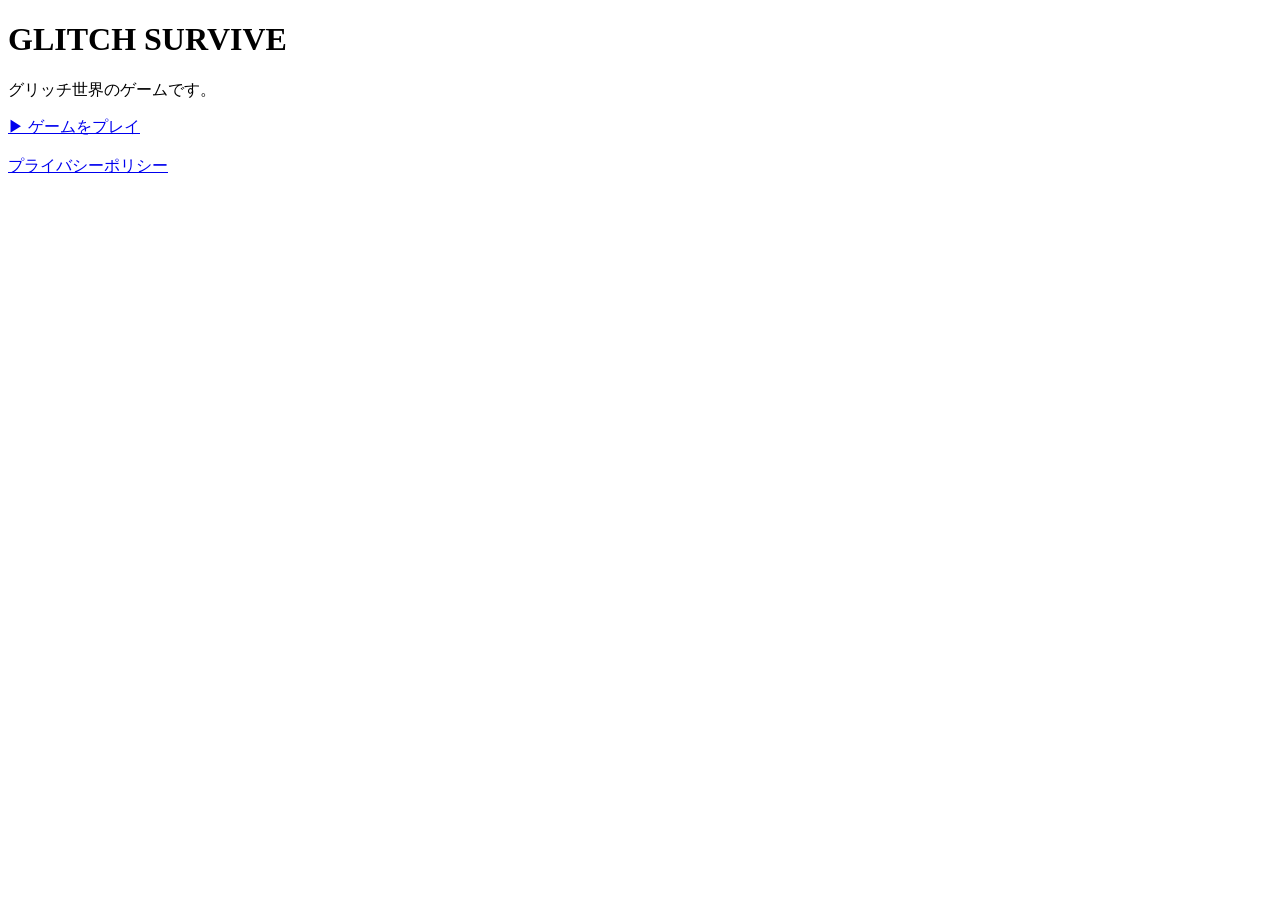
==== index.html @ 7d753445 "Add initial HTML structure for GLITCH SURVIVE" ====
<!DOCTYPE html>
<html lang="ja">
<head>
  <meta charset="UTF-8">
  <title>GLITCH SURVIVE</title>

  <!-- AdSenseコード -->
  <script async src="https://pagead2.googlesyndication.com/pagead/js/adsbygoogle.js?client=ca-pub-2819687847903510"
     crossorigin="anonymous"></script>

</head>
<body>

  <h1>GLITCH SURVIVE</h1>

  <p>グリッチ世界のゲームです。</p>

  <a href="https://taniyan8813-sys.github.io/glitch-game/">
    ▶ ゲームをプレイ
  </a>

  <br><br>

  <a href="https://taniyan8813-sys.github.io/glitch-game/privacy.html">
    プライバシーポリシー
  </a>

</body>
</html>
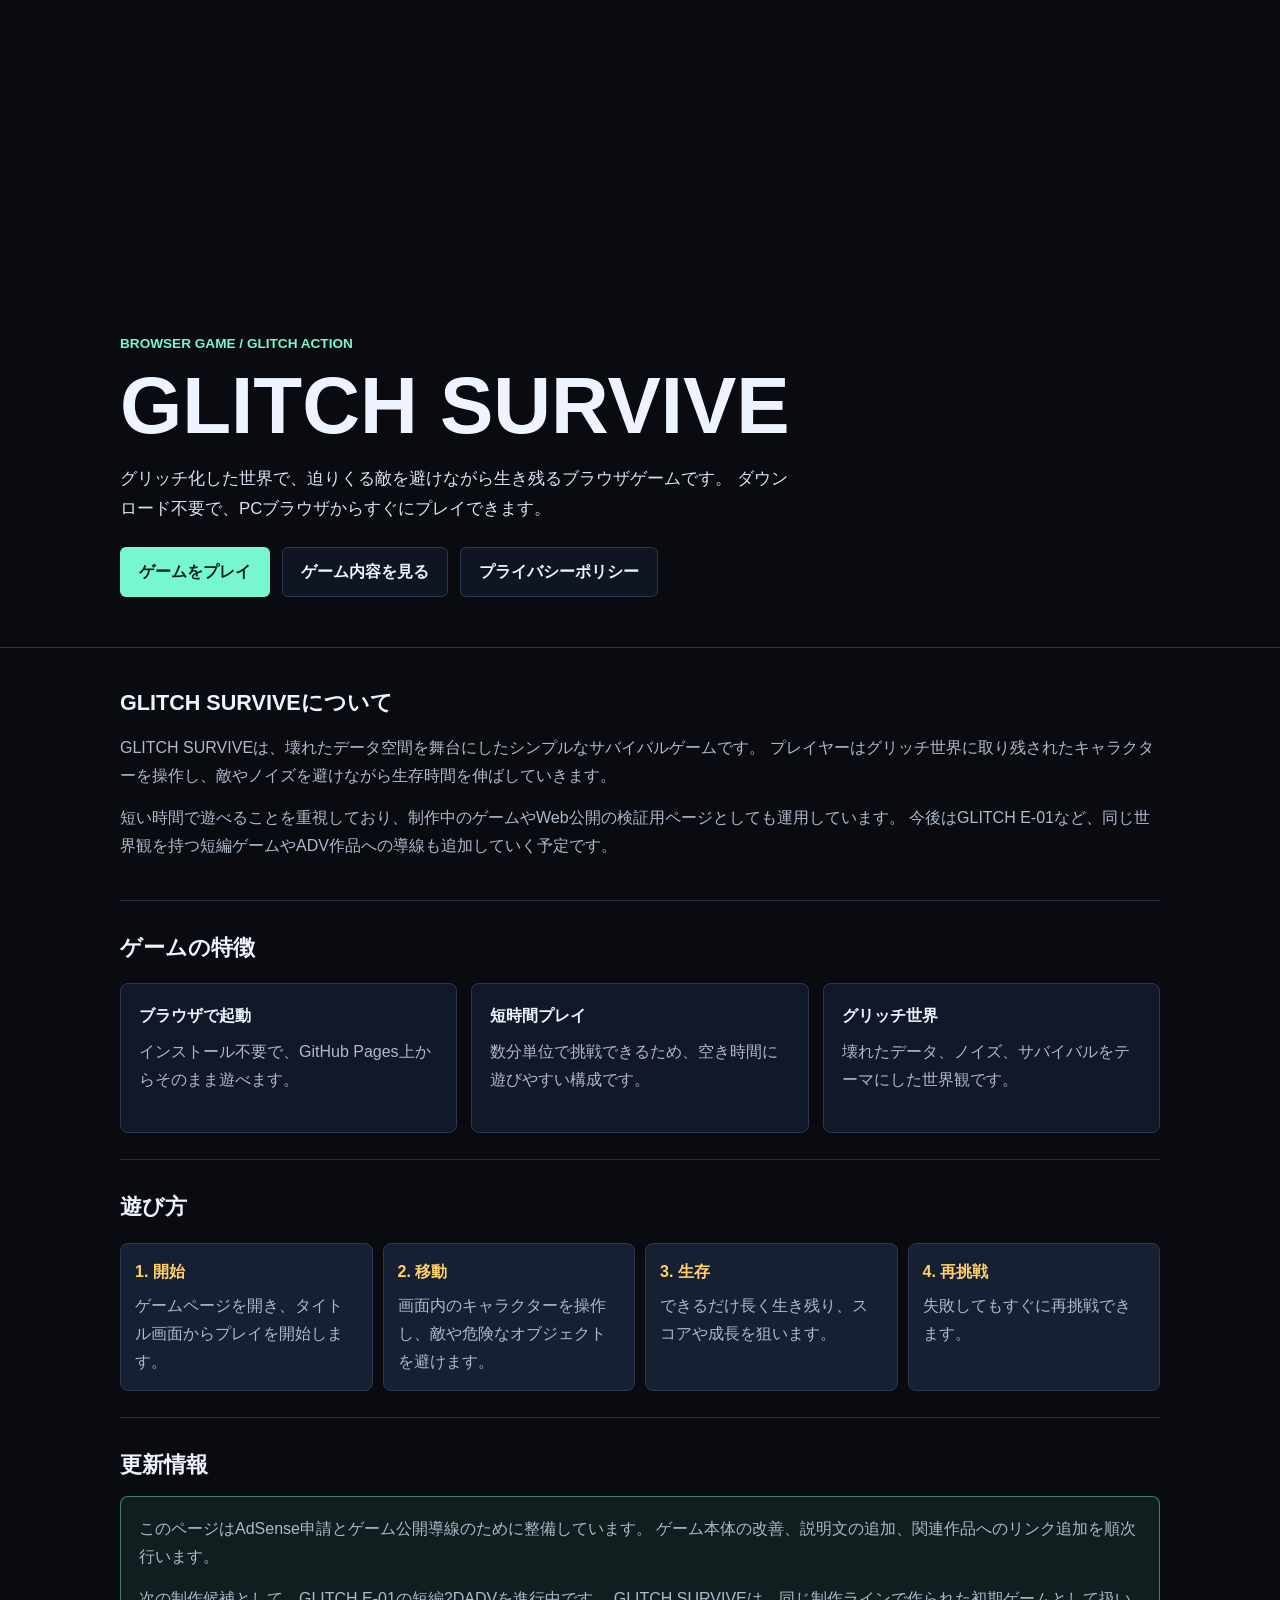
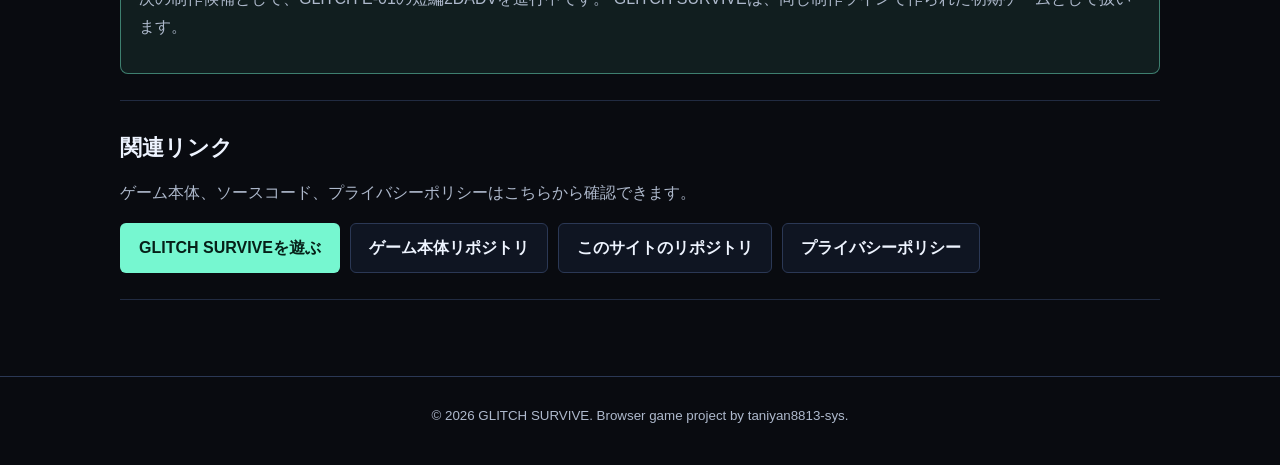
==== commit 2c920b0e: "Improve AdSense landing page content" ====
--- a/index.html
+++ b/index.html
@@ -2,28 +2,303 @@
 <html lang="ja">
 <head>
   <meta charset="UTF-8">
-  <title>GLITCH SURVIVE</title>
+  <meta name="viewport" content="width=device-width, initial-scale=1">
+  <meta name="description" content="GLITCH SURVIVEは、グリッチ化した世界で敵を避けながら生き残るブラウザゲームです。操作方法、ゲーム内容、更新情報をまとめています。">
+  <link rel="canonical" href="https://taniyan8813-sys.github.io/">
+  <title>GLITCH SURVIVE | ブラウザで遊べるグリッチサバイバルゲーム</title>
 
   <!-- AdSenseコード -->
   <script async src="https://pagead2.googlesyndication.com/pagead/js/adsbygoogle.js?client=ca-pub-2819687847903510"
      crossorigin="anonymous"></script>
 
+  <style>
+    :root {
+      color-scheme: dark;
+      --bg: #090b10;
+      --panel: #111827;
+      --panel-2: #172033;
+      --line: #2b3855;
+      --text: #eef4ff;
+      --muted: #aeb9cc;
+      --accent: #76f7d0;
+      --danger: #ff5d8f;
+      --gold: #ffd166;
+    }
+
+    * {
+      box-sizing: border-box;
+    }
+
+    body {
+      margin: 0;
+      font-family: "Segoe UI", "Hiragino Sans", "Yu Gothic", sans-serif;
+      color: var(--text);
+      background: var(--bg);
+      line-height: 1.75;
+    }
+
+    a {
+      color: inherit;
+    }
+
+    .hero {
+      min-height: 72vh;
+      display: grid;
+      align-items: end;
+      position: relative;
+      padding: 32px 20px;
+      background:
+        linear-gradient(180deg, rgba(9, 11, 16, 0.35), rgba(9, 11, 16, 0.96)),
+        url("https://taniyan8813-sys.github.io/glitch-game/assets/bg_glitch_world.png") center / cover;
+      border-bottom: 1px solid var(--line);
+    }
+
+    .hero-inner,
+    .content {
+      width: min(1040px, 100%);
+      margin: 0 auto;
+    }
+
+    .eyebrow {
+      margin: 0 0 10px;
+      color: var(--accent);
+      font-size: 0.85rem;
+      letter-spacing: 0;
+      font-weight: 700;
+    }
+
+    h1 {
+      margin: 0;
+      max-width: 820px;
+      font-size: clamp(2.3rem, 8vw, 5rem);
+      line-height: 1;
+      letter-spacing: 0;
+    }
+
+    .lead {
+      max-width: 680px;
+      margin: 18px 0 24px;
+      color: #d8e2f2;
+      font-size: 1.05rem;
+    }
+
+    .actions {
+      display: flex;
+      flex-wrap: wrap;
+      gap: 12px;
+      margin-bottom: 18px;
+    }
+
+    .button {
+      display: inline-flex;
+      align-items: center;
+      justify-content: center;
+      min-height: 44px;
+      padding: 10px 18px;
+      border: 1px solid var(--line);
+      border-radius: 6px;
+      background: rgba(17, 24, 39, 0.82);
+      text-decoration: none;
+      font-weight: 700;
+    }
+
+    .button.primary {
+      background: var(--accent);
+      color: #062018;
+      border-color: transparent;
+    }
+
+    main {
+      padding: 36px 20px 48px;
+    }
+
+    section {
+      margin: 0 auto 28px;
+      padding-bottom: 26px;
+      border-bottom: 1px solid rgba(43, 56, 85, 0.72);
+    }
+
+    h2 {
+      margin: 0 0 12px;
+      font-size: 1.35rem;
+      letter-spacing: 0;
+    }
+
+    p {
+      margin: 0 0 14px;
+      color: var(--muted);
+    }
+
+    .grid {
+      display: grid;
+      grid-template-columns: repeat(3, minmax(0, 1fr));
+      gap: 14px;
+      margin-top: 16px;
+    }
+
+    .item {
+      min-height: 150px;
+      padding: 18px;
+      border: 1px solid var(--line);
+      border-radius: 8px;
+      background: var(--panel);
+    }
+
+    .item strong {
+      display: block;
+      margin-bottom: 8px;
+      color: var(--text);
+    }
+
+    .steps {
+      display: grid;
+      grid-template-columns: repeat(4, minmax(0, 1fr));
+      gap: 10px;
+      padding: 0;
+      margin: 18px 0 0;
+      list-style: none;
+    }
+
+    .steps li {
+      min-height: 120px;
+      padding: 14px;
+      border-radius: 8px;
+      background: var(--panel-2);
+      border: 1px solid var(--line);
+      color: var(--muted);
+    }
+
+    .steps b {
+      display: block;
+      color: var(--gold);
+      margin-bottom: 6px;
+    }
+
+    .notice {
+      padding: 18px;
+      border: 1px solid rgba(118, 247, 208, 0.45);
+      border-radius: 8px;
+      background: rgba(118, 247, 208, 0.08);
+    }
+
+    .links {
+      display: flex;
+      flex-wrap: wrap;
+      gap: 10px;
+      margin-top: 16px;
+    }
+
+    footer {
+      padding: 24px 20px 36px;
+      color: var(--muted);
+      text-align: center;
+      border-top: 1px solid var(--line);
+    }
+
+    @media (max-width: 760px) {
+      .hero {
+        min-height: 68vh;
+      }
+
+      .grid,
+      .steps {
+        grid-template-columns: 1fr;
+      }
+
+      .button {
+        width: 100%;
+      }
+    }
+  </style>
 </head>
 <body>
-
-  <h1>GLITCH SURVIVE</h1>
-
-  <p>グリッチ世界のゲームです。</p>
-
-  <a href="https://taniyan8813-sys.github.io/glitch-game/">
-    ▶ ゲームをプレイ
-  </a>
-
-  <br><br>
-
-  <a href="https://taniyan8813-sys.github.io/glitch-game/privacy.html">
-    プライバシーポリシー
-  </a>
-
+  <header class="hero">
+    <div class="hero-inner">
+      <p class="eyebrow">BROWSER GAME / GLITCH ACTION</p>
+      <h1>GLITCH SURVIVE</h1>
+      <p class="lead">
+        グリッチ化した世界で、迫りくる敵を避けながら生き残るブラウザゲームです。
+        ダウンロード不要で、PCブラウザからすぐにプレイできます。
+      </p>
+      <div class="actions">
+        <a class="button primary" href="https://taniyan8813-sys.github.io/glitch-game/">ゲームをプレイ</a>
+        <a class="button" href="#about">ゲーム内容を見る</a>
+        <a class="button" href="https://taniyan8813-sys.github.io/glitch-game/privacy.html">プライバシーポリシー</a>
+      </div>
+    </div>
+  </header>
+
+  <main>
+    <div class="content">
+      <section id="about">
+        <h2>GLITCH SURVIVEについて</h2>
+        <p>
+          GLITCH SURVIVEは、壊れたデータ空間を舞台にしたシンプルなサバイバルゲームです。
+          プレイヤーはグリッチ世界に取り残されたキャラクターを操作し、敵やノイズを避けながら生存時間を伸ばしていきます。
+        </p>
+        <p>
+          短い時間で遊べることを重視しており、制作中のゲームやWeb公開の検証用ページとしても運用しています。
+          今後はGLITCH E-01など、同じ世界観を持つ短編ゲームやADV作品への導線も追加していく予定です。
+        </p>
+      </section>
+
+      <section>
+        <h2>ゲームの特徴</h2>
+        <div class="grid">
+          <div class="item">
+            <strong>ブラウザで起動</strong>
+            <p>インストール不要で、GitHub Pages上からそのまま遊べます。</p>
+          </div>
+          <div class="item">
+            <strong>短時間プレイ</strong>
+            <p>数分単位で挑戦できるため、空き時間に遊びやすい構成です。</p>
+          </div>
+          <div class="item">
+            <strong>グリッチ世界</strong>
+            <p>壊れたデータ、ノイズ、サバイバルをテーマにした世界観です。</p>
+          </div>
+        </div>
+      </section>
+
+      <section>
+        <h2>遊び方</h2>
+        <ul class="steps">
+          <li><b>1. 開始</b>ゲームページを開き、タイトル画面からプレイを開始します。</li>
+          <li><b>2. 移動</b>画面内のキャラクターを操作し、敵や危険なオブジェクトを避けます。</li>
+          <li><b>3. 生存</b>できるだけ長く生き残り、スコアや成長を狙います。</li>
+          <li><b>4. 再挑戦</b>失敗してもすぐに再挑戦できます。</li>
+        </ul>
+      </section>
+
+      <section>
+        <h2>更新情報</h2>
+        <div class="notice">
+          <p>
+            このページはAdSense申請とゲーム公開導線のために整備しています。
+            ゲーム本体の改善、説明文の追加、関連作品へのリンク追加を順次行います。
+          </p>
+          <p>
+            次の制作候補として、GLITCH E-01の短編2DADVを進行中です。
+            GLITCH SURVIVEは、同じ制作ラインで作られた初期ゲームとして扱います。
+          </p>
+        </div>
+      </section>
+
+      <section>
+        <h2>関連リンク</h2>
+        <p>ゲーム本体、ソースコード、プライバシーポリシーはこちらから確認できます。</p>
+        <div class="links">
+          <a class="button primary" href="https://taniyan8813-sys.github.io/glitch-game/">GLITCH SURVIVEを遊ぶ</a>
+          <a class="button" href="https://github.com/taniyan8813-sys/glitch-game">ゲーム本体リポジトリ</a>
+          <a class="button" href="https://github.com/taniyan8813-sys/taniyan8813-sys.github.io">このサイトのリポジトリ</a>
+          <a class="button" href="https://taniyan8813-sys.github.io/glitch-game/privacy.html">プライバシーポリシー</a>
+        </div>
+      </section>
+    </div>
+  </main>
+
+  <footer>
+    <small>&copy; 2026 GLITCH SURVIVE. Browser game project by taniyan8813-sys.</small>
+  </footer>
 </body>
 </html>
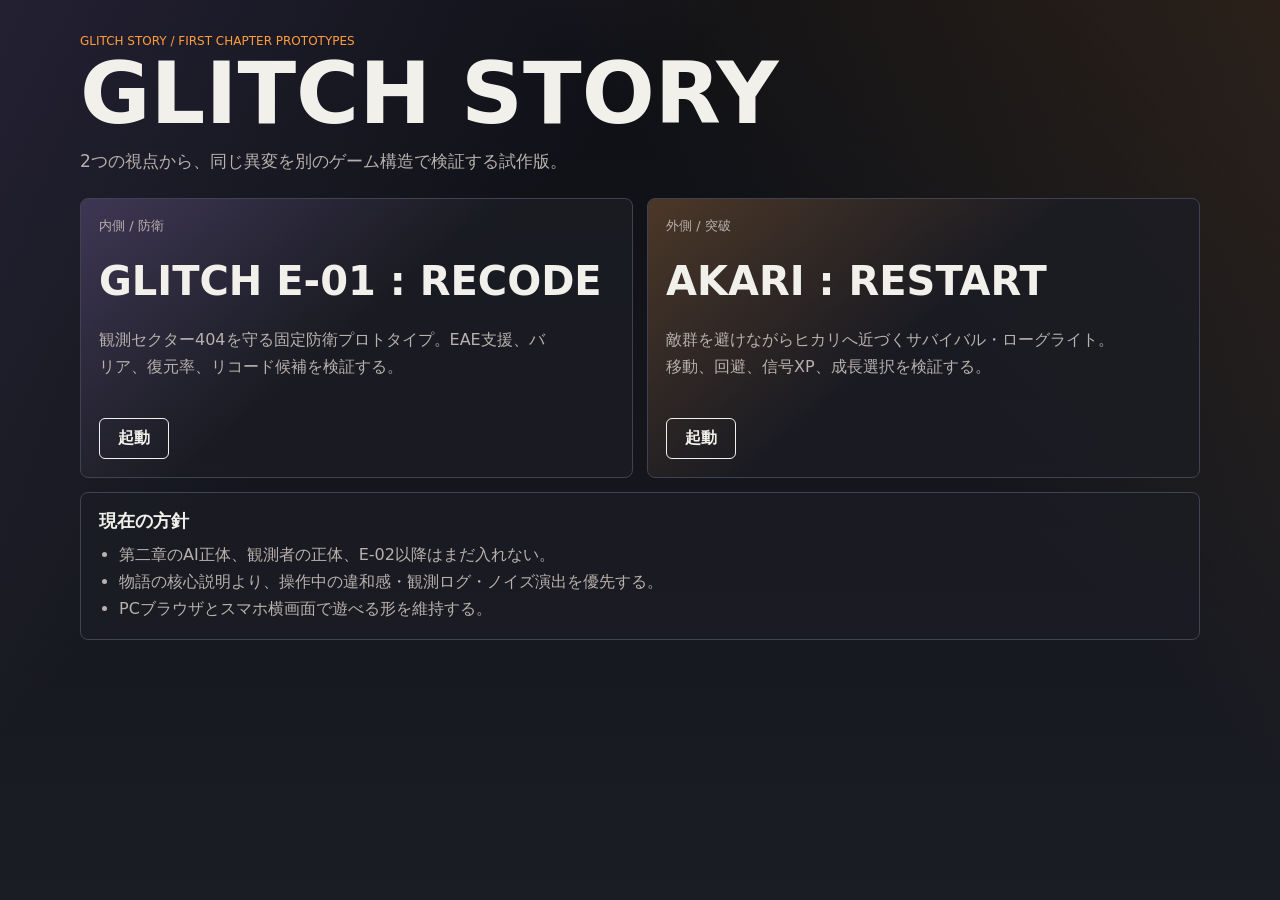
==== commit 0ef488aa: "Deploy GLITCH STORY prototypes" ====
--- a/index.html
+++ b/index.html
@@ -1,304 +1,46 @@
-<!DOCTYPE html>
+<!doctype html>
 <html lang="ja">
-<head>
-  <meta charset="UTF-8">
-  <meta name="viewport" content="width=device-width, initial-scale=1">
-  <meta name="description" content="GLITCH SURVIVEは、グリッチ化した世界で敵を避けながら生き残るブラウザゲームです。操作方法、ゲーム内容、更新情報をまとめています。">
-  <link rel="canonical" href="https://taniyan8813-sys.github.io/">
-  <title>GLITCH SURVIVE | ブラウザで遊べるグリッチサバイバルゲーム</title>
+  <head>
+    <meta charset="utf-8">
+    <meta name="viewport" content="width=device-width, initial-scale=1">
+    <meta name="description" content="GLITCH STORYのブラウザゲーム試作版。GLITCH E-01 : RECODEとAKARI : RESTARTをPCブラウザ、スマホ横画面向けに公開しています。">
+    <link rel="canonical" href="https://taniyan8813-sys.github.io/">
+    <title>GLITCH STORY Prototypes</title>
+    <link rel="stylesheet" href="launcher.css">
+    <script async src="https://pagead2.googlesyndication.com/pagead/js/adsbygoogle.js?client=ca-pub-2819687847903510" crossorigin="anonymous"></script>
+  </head>
+  <body>
+    <main class="shell">
+      <header class="hero">
+        <p class="kicker">GLITCH STORY / FIRST CHAPTER PROTOTYPES</p>
+        <h1>GLITCH STORY</h1>
+        <p class="lead">2つの視点から、同じ異変を別のゲーム構造で検証する試作版。</p>
+      </header>
 
-  <!-- AdSenseコード -->
-  <script async src="https://pagead2.googlesyndication.com/pagead/js/adsbygoogle.js?client=ca-pub-2819687847903510"
-     crossorigin="anonymous"></script>
+      <section class="prototype-grid" aria-label="Prototype selection">
+        <a class="prototype-card glitch" href="mode-prototype/index.html">
+          <span class="label">内側 / 防衛</span>
+          <h2>GLITCH E-01 : RECODE</h2>
+          <p>観測セクター404を守る固定防衛プロトタイプ。EAE支援、バリア、復元率、リコード候補を検証する。</p>
+          <strong>起動</strong>
+        </a>
 
-  <style>
-    :root {
-      color-scheme: dark;
-      --bg: #090b10;
-      --panel: #111827;
-      --panel-2: #172033;
-      --line: #2b3855;
-      --text: #eef4ff;
-      --muted: #aeb9cc;
-      --accent: #76f7d0;
-      --danger: #ff5d8f;
-      --gold: #ffd166;
-    }
-
-    * {
-      box-sizing: border-box;
-    }
-
-    body {
-      margin: 0;
-      font-family: "Segoe UI", "Hiragino Sans", "Yu Gothic", sans-serif;
-      color: var(--text);
-      background: var(--bg);
-      line-height: 1.75;
-    }
-
-    a {
-      color: inherit;
-    }
-
-    .hero {
-      min-height: 72vh;
-      display: grid;
-      align-items: end;
-      position: relative;
-      padding: 32px 20px;
-      background:
-        linear-gradient(180deg, rgba(9, 11, 16, 0.35), rgba(9, 11, 16, 0.96)),
-        url("https://taniyan8813-sys.github.io/glitch-game/assets/bg_glitch_world.png") center / cover;
-      border-bottom: 1px solid var(--line);
-    }
-
-    .hero-inner,
-    .content {
-      width: min(1040px, 100%);
-      margin: 0 auto;
-    }
-
-    .eyebrow {
-      margin: 0 0 10px;
-      color: var(--accent);
-      font-size: 0.85rem;
-      letter-spacing: 0;
-      font-weight: 700;
-    }
-
-    h1 {
-      margin: 0;
-      max-width: 820px;
-      font-size: clamp(2.3rem, 8vw, 5rem);
-      line-height: 1;
-      letter-spacing: 0;
-    }
-
-    .lead {
-      max-width: 680px;
-      margin: 18px 0 24px;
-      color: #d8e2f2;
-      font-size: 1.05rem;
-    }
-
-    .actions {
-      display: flex;
-      flex-wrap: wrap;
-      gap: 12px;
-      margin-bottom: 18px;
-    }
-
-    .button {
-      display: inline-flex;
-      align-items: center;
-      justify-content: center;
-      min-height: 44px;
-      padding: 10px 18px;
-      border: 1px solid var(--line);
-      border-radius: 6px;
-      background: rgba(17, 24, 39, 0.82);
-      text-decoration: none;
-      font-weight: 700;
-    }
-
-    .button.primary {
-      background: var(--accent);
-      color: #062018;
-      border-color: transparent;
-    }
-
-    main {
-      padding: 36px 20px 48px;
-    }
-
-    section {
-      margin: 0 auto 28px;
-      padding-bottom: 26px;
-      border-bottom: 1px solid rgba(43, 56, 85, 0.72);
-    }
-
-    h2 {
-      margin: 0 0 12px;
-      font-size: 1.35rem;
-      letter-spacing: 0;
-    }
-
-    p {
-      margin: 0 0 14px;
-      color: var(--muted);
-    }
-
-    .grid {
-      display: grid;
-      grid-template-columns: repeat(3, minmax(0, 1fr));
-      gap: 14px;
-      margin-top: 16px;
-    }
-
-    .item {
-      min-height: 150px;
-      padding: 18px;
-      border: 1px solid var(--line);
-      border-radius: 8px;
-      background: var(--panel);
-    }
-
-    .item strong {
-      display: block;
-      margin-bottom: 8px;
-      color: var(--text);
-    }
-
-    .steps {
-      display: grid;
-      grid-template-columns: repeat(4, minmax(0, 1fr));
-      gap: 10px;
-      padding: 0;
-      margin: 18px 0 0;
-      list-style: none;
-    }
-
-    .steps li {
-      min-height: 120px;
-      padding: 14px;
-      border-radius: 8px;
-      background: var(--panel-2);
-      border: 1px solid var(--line);
-      color: var(--muted);
-    }
-
-    .steps b {
-      display: block;
-      color: var(--gold);
-      margin-bottom: 6px;
-    }
-
-    .notice {
-      padding: 18px;
-      border: 1px solid rgba(118, 247, 208, 0.45);
-      border-radius: 8px;
-      background: rgba(118, 247, 208, 0.08);
-    }
-
-    .links {
-      display: flex;
-      flex-wrap: wrap;
-      gap: 10px;
-      margin-top: 16px;
-    }
-
-    footer {
-      padding: 24px 20px 36px;
-      color: var(--muted);
-      text-align: center;
-      border-top: 1px solid var(--line);
-    }
-
-    @media (max-width: 760px) {
-      .hero {
-        min-height: 68vh;
-      }
-
-      .grid,
-      .steps {
-        grid-template-columns: 1fr;
-      }
-
-      .button {
-        width: 100%;
-      }
-    }
-  </style>
-</head>
-<body>
-  <header class="hero">
-    <div class="hero-inner">
-      <p class="eyebrow">BROWSER GAME / GLITCH ACTION</p>
-      <h1>GLITCH SURVIVE</h1>
-      <p class="lead">
-        グリッチ化した世界で、迫りくる敵を避けながら生き残るブラウザゲームです。
-        ダウンロード不要で、PCブラウザからすぐにプレイできます。
-      </p>
-      <div class="actions">
-        <a class="button primary" href="https://taniyan8813-sys.github.io/glitch-game/">ゲームをプレイ</a>
-        <a class="button" href="#about">ゲーム内容を見る</a>
-        <a class="button" href="https://taniyan8813-sys.github.io/glitch-game/privacy.html">プライバシーポリシー</a>
-      </div>
-    </div>
-  </header>
-
-  <main>
-    <div class="content">
-      <section id="about">
-        <h2>GLITCH SURVIVEについて</h2>
-        <p>
-          GLITCH SURVIVEは、壊れたデータ空間を舞台にしたシンプルなサバイバルゲームです。
-          プレイヤーはグリッチ世界に取り残されたキャラクターを操作し、敵やノイズを避けながら生存時間を伸ばしていきます。
-        </p>
-        <p>
-          短い時間で遊べることを重視しており、制作中のゲームやWeb公開の検証用ページとしても運用しています。
-          今後はGLITCH E-01など、同じ世界観を持つ短編ゲームやADV作品への導線も追加していく予定です。
-        </p>
+        <a class="prototype-card akari" href="survival-prototype/index.html">
+          <span class="label">外側 / 突破</span>
+          <h2>AKARI : RESTART</h2>
+          <p>敵群を避けながらヒカリへ近づくサバイバル・ローグライト。移動、回避、信号XP、成長選択を検証する。</p>
+          <strong>起動</strong>
+        </a>
       </section>
 
-      <section>
-        <h2>ゲームの特徴</h2>
-        <div class="grid">
-          <div class="item">
-            <strong>ブラウザで起動</strong>
-            <p>インストール不要で、GitHub Pages上からそのまま遊べます。</p>
-          </div>
-          <div class="item">
-            <strong>短時間プレイ</strong>
-            <p>数分単位で挑戦できるため、空き時間に遊びやすい構成です。</p>
-          </div>
-          <div class="item">
-            <strong>グリッチ世界</strong>
-            <p>壊れたデータ、ノイズ、サバイバルをテーマにした世界観です。</p>
-          </div>
-        </div>
-      </section>
-
-      <section>
-        <h2>遊び方</h2>
-        <ul class="steps">
-          <li><b>1. 開始</b>ゲームページを開き、タイトル画面からプレイを開始します。</li>
-          <li><b>2. 移動</b>画面内のキャラクターを操作し、敵や危険なオブジェクトを避けます。</li>
-          <li><b>3. 生存</b>できるだけ長く生き残り、スコアや成長を狙います。</li>
-          <li><b>4. 再挑戦</b>失敗してもすぐに再挑戦できます。</li>
+      <section class="status-panel">
+        <h2>現在の方針</h2>
+        <ul>
+          <li>第二章のAI正体、観測者の正体、E-02以降はまだ入れない。</li>
+          <li>物語の核心説明より、操作中の違和感・観測ログ・ノイズ演出を優先する。</li>
+          <li>PCブラウザとスマホ横画面で遊べる形を維持する。</li>
         </ul>
       </section>
-
-      <section>
-        <h2>更新情報</h2>
-        <div class="notice">
-          <p>
-            このページはAdSense申請とゲーム公開導線のために整備しています。
-            ゲーム本体の改善、説明文の追加、関連作品へのリンク追加を順次行います。
-          </p>
-          <p>
-            次の制作候補として、GLITCH E-01の短編2DADVを進行中です。
-            GLITCH SURVIVEは、同じ制作ラインで作られた初期ゲームとして扱います。
-          </p>
-        </div>
-      </section>
-
-      <section>
-        <h2>関連リンク</h2>
-        <p>ゲーム本体、ソースコード、プライバシーポリシーはこちらから確認できます。</p>
-        <div class="links">
-          <a class="button primary" href="https://taniyan8813-sys.github.io/glitch-game/">GLITCH SURVIVEを遊ぶ</a>
-          <a class="button" href="https://github.com/taniyan8813-sys/glitch-game">ゲーム本体リポジトリ</a>
-          <a class="button" href="https://github.com/taniyan8813-sys/taniyan8813-sys.github.io">このサイトのリポジトリ</a>
-          <a class="button" href="https://taniyan8813-sys.github.io/glitch-game/privacy.html">プライバシーポリシー</a>
-        </div>
-      </section>
-    </div>
-  </main>
-
-  <footer>
-    <small>&copy; 2026 GLITCH SURVIVE. Browser game project by taniyan8813-sys.</small>
-  </footer>
-</body>
+    </main>
+  </body>
 </html>
--- a/launcher.css
+++ b/launcher.css
@@ -0,0 +1,225 @@
+:root {
+  color-scheme: dark;
+  --bg: #101115;
+  --panel: #1b1d24;
+  --line: #414251;
+  --text: #f2f0eb;
+  --muted: #b8b1ad;
+  --orange: #ff9d3f;
+  --purple: #b995ff;
+  --blue: #6aa9ff;
+}
+
+* {
+  box-sizing: border-box;
+}
+
+body {
+  margin: 0;
+  min-height: 100vh;
+  background:
+    linear-gradient(135deg, rgba(185, 149, 255, 0.13), transparent 34%),
+    linear-gradient(225deg, rgba(255, 157, 63, 0.12), transparent 36%),
+    linear-gradient(180deg, #0d0f14 0%, #1b1d24 100%);
+  color: var(--text);
+  font-family: "Segoe UI", system-ui, -apple-system, sans-serif;
+}
+
+.shell {
+  width: min(1120px, calc(100vw - 28px));
+  margin: 0 auto;
+  padding: 34px 0;
+}
+
+.hero {
+  margin-bottom: 22px;
+}
+
+.kicker {
+  margin: 0 0 6px;
+  color: var(--orange);
+  font-size: 12px;
+  letter-spacing: 0;
+  text-transform: uppercase;
+}
+
+h1 {
+  margin: 0;
+  font-size: clamp(42px, 8vw, 86px);
+  line-height: 0.92;
+}
+
+.lead {
+  max-width: 720px;
+  margin: 14px 0 0;
+  color: var(--muted);
+  font-size: 17px;
+  line-height: 1.7;
+}
+
+.prototype-grid {
+  display: grid;
+  grid-template-columns: repeat(2, minmax(0, 1fr));
+  gap: 14px;
+}
+
+.prototype-card,
+.status-panel {
+  border: 1px solid var(--line);
+  border-radius: 8px;
+  background: rgba(27, 29, 36, 0.86);
+}
+
+.prototype-card {
+  display: grid;
+  min-height: 280px;
+  padding: 18px;
+  color: var(--text);
+  text-decoration: none;
+  align-content: space-between;
+  position: relative;
+  overflow: hidden;
+}
+
+.prototype-card::before {
+  content: "";
+  position: absolute;
+  inset: 0;
+  opacity: 0.22;
+  pointer-events: none;
+}
+
+.prototype-card.glitch::before {
+  background: linear-gradient(140deg, var(--purple), transparent 48%);
+}
+
+.prototype-card.akari::before {
+  background: linear-gradient(140deg, var(--orange), transparent 48%);
+}
+
+.prototype-card:hover {
+  border-color: var(--text);
+}
+
+.prototype-card > * {
+  position: relative;
+}
+
+.label {
+  color: var(--muted);
+  font-size: 13px;
+}
+
+.prototype-card h2 {
+  margin: 10px 0;
+  font-size: clamp(25px, 4vw, 40px);
+  line-height: 1;
+}
+
+.prototype-card p {
+  margin: 0;
+  max-width: 460px;
+  color: var(--muted);
+  line-height: 1.65;
+}
+
+.prototype-card strong {
+  justify-self: start;
+  margin-top: 22px;
+  border: 1px solid currentColor;
+  border-radius: 6px;
+  padding: 9px 18px;
+  color: var(--text);
+}
+
+.status-panel {
+  margin-top: 14px;
+  padding: 16px 18px;
+}
+
+.status-panel h2 {
+  margin: 0 0 8px;
+  font-size: 18px;
+}
+
+.status-panel ul {
+  margin: 0;
+  padding-left: 20px;
+  color: var(--muted);
+  line-height: 1.7;
+}
+
+@media (orientation: landscape) and (max-height: 620px) {
+  body {
+    overflow: hidden;
+  }
+
+  .shell {
+    width: calc(100vw - 18px);
+    height: 100vh;
+    padding: 10px 0;
+  }
+
+  .hero {
+    margin-bottom: 8px;
+  }
+
+  .kicker {
+    font-size: 10px;
+    margin-bottom: 3px;
+  }
+
+  h1 {
+    font-size: 34px;
+  }
+
+  .lead {
+    margin-top: 6px;
+    font-size: 12px;
+    line-height: 1.4;
+  }
+
+  .prototype-grid {
+    gap: 8px;
+  }
+
+  .prototype-card {
+    min-height: 178px;
+    padding: 12px;
+  }
+
+  .prototype-card h2 {
+    font-size: 23px;
+  }
+
+  .prototype-card p {
+    font-size: 12px;
+    line-height: 1.45;
+  }
+
+  .prototype-card strong {
+    margin-top: 10px;
+    padding: 6px 14px;
+    font-size: 12px;
+  }
+
+  .status-panel {
+    margin-top: 8px;
+    padding: 8px 12px;
+  }
+
+  .status-panel h2 {
+    display: none;
+  }
+
+  .status-panel ul {
+    font-size: 11px;
+    line-height: 1.35;
+  }
+}
+
+@media (max-width: 720px) and (orientation: portrait) {
+  .prototype-grid {
+    grid-template-columns: 1fr;
+  }
+}
